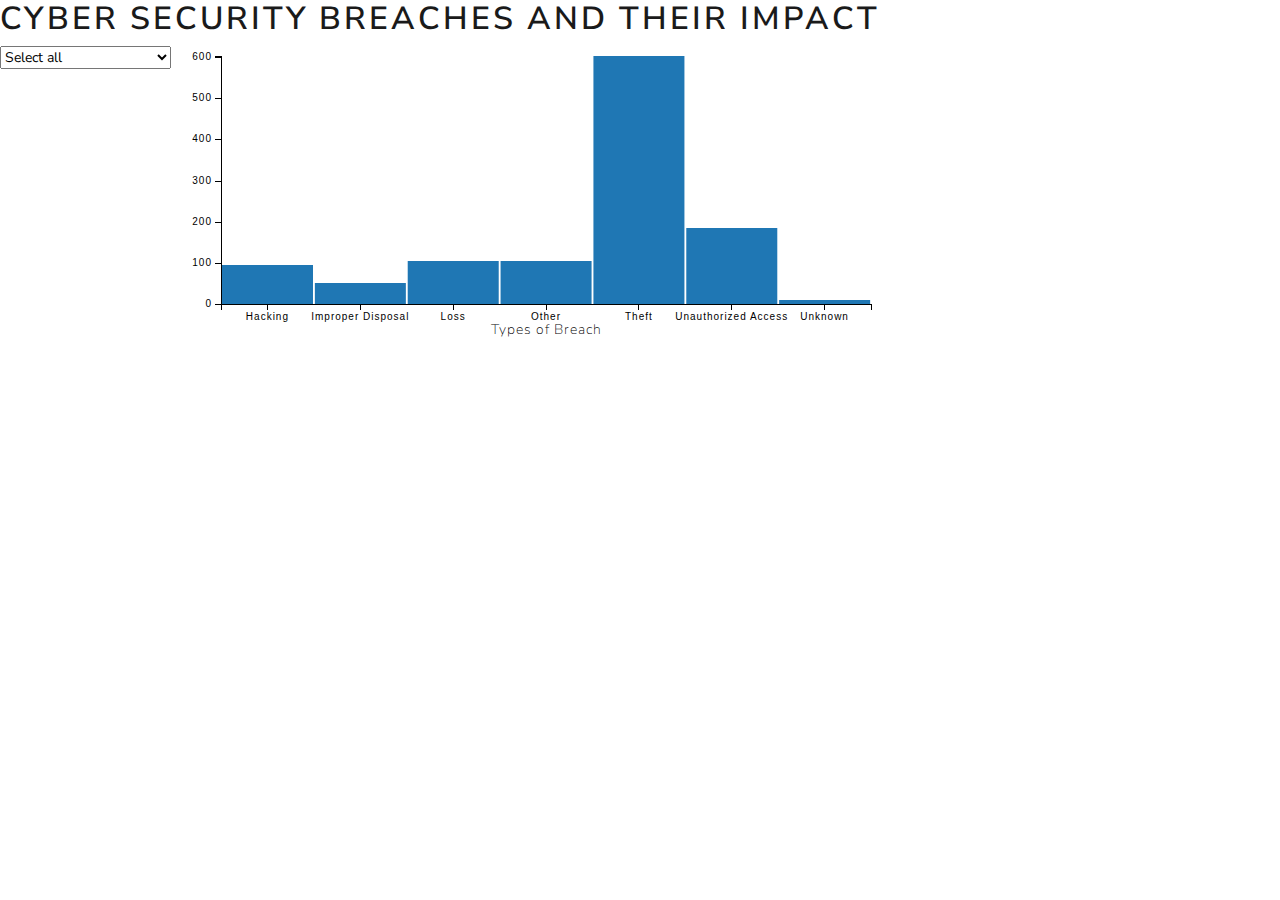
==== index.html @ e04d26ea "2 - Added first bar chart." ====
<!DOCTYPE html>
<html lang="en">
<head>
    <meta charset="UTF-8">
    <meta name="viewport" content="width=device-width, initial-scale=1.0">
    <meta http-equiv="X-UA-Compatible" content="ie=edge">
    <title>Cyber Security Data Visualization</title>
    
    <link rel="stylesheet" href="static/css/bootstrap.min.css" type="text/css" />
    <link rel="stylesheet" href="static/css/dc.min.css" type="text/css" />
    
    <script type="text/javascript" src="static/js/d3.min.js"></script>
    <script type="text/javascript" src="static/js/crossfilter.min.js"></script>
    <script type="text/javascript" src="static/js/dc.min.js"></script>
    <script type="text/javascript" src="static/js/queue.min.js"></script>
    <script type="text/javascript" src="static/js/graph.js"></script>
</head>
<body>
    
    <h1>Cyber Security Breaches and their Impact</h1>
    
    <div id="breach-item"></div>
    
    <div id="breach-types"></div>
    
    <div id="average-impact"></div>
    
</body>
</html>
---- static/css/dc.min.css ----
.dc-chart .box text,.dc-chart g.axis text{-webkit-touch-callout:none;-khtml-user-select:none;pointer-events:none}.dc-chart path.dc-symbol,.dc-legend g.dc-legend-item.fadeout{fill-opacity:.5;stroke-opacity:.5}div.dc-chart{float:left}.dc-chart rect.bar{stroke:none;cursor:pointer}.dc-chart rect.bar:hover{fill-opacity:.5}.dc-chart rect.deselected{stroke:none;fill:#ccc}.dc-chart .pie-slice{fill:#fff;font-size:12px;cursor:pointer}.dc-chart .pie-slice.external{fill:#000}.dc-chart .pie-slice :hover,.dc-chart .pie-slice.highlight{fill-opacity:.8}.dc-chart .pie-path{fill:none;stroke-width:2px;stroke:#000;opacity:.4}.dc-chart .selected circle,.dc-chart .selected path{stroke-width:3;stroke:#ccc;fill-opacity:1}.dc-chart .deselected circle,.dc-chart .deselected path{stroke:none;fill-opacity:.5;fill:#ccc}.dc-chart .axis line,.dc-chart .axis path{fill:none;stroke:#000;shape-rendering:crispEdges}.dc-chart .axis text{font:10px sans-serif}.dc-chart .axis .grid-line,.dc-chart .axis .grid-line line,.dc-chart .grid-line,.dc-chart .grid-line line{fill:none;stroke:#ccc;opacity:.5;shape-rendering:crispEdges}.dc-chart .brush rect.background{z-index:-999}.dc-chart .brush rect.extent{fill:#4682b4;fill-opacity:.125}.dc-chart .brush .resize path{fill:#eee;stroke:#666}.dc-chart path.line{fill:none;stroke-width:1.5px}.dc-chart path.area{fill-opacity:.3;stroke:none}.dc-chart path.highlight{stroke-width:3;fill-opacity:1;stroke-opacity:1}.dc-chart g.state{cursor:pointer}.dc-chart g.state :hover{fill-opacity:.8}.dc-chart g.state path{stroke:#fff}.dc-chart g.deselected path{fill:grey}.dc-chart g.deselected text{display:none}.dc-chart g.row rect{fill-opacity:.8;cursor:pointer}.dc-chart g.row rect:hover{fill-opacity:.6}.dc-chart g.row text{fill:#fff;font-size:12px;cursor:pointer}.dc-chart g.dc-tooltip path{fill:none;stroke:grey;stroke-opacity:.8}.dc-chart g.county path{stroke:#fff;fill:none}.dc-chart g.debug rect{fill:#00f;fill-opacity:.2}.dc-chart g.axis text{-webkit-user-select:none;-moz-user-select:none;-ms-user-select:none;user-select:none}.dc-chart .node{font-size:.7em;cursor:pointer}.dc-chart .node :hover{fill-opacity:.8}.dc-chart .bubble{stroke:none;fill-opacity:.6}.dc-chart .highlight{fill-opacity:1;stroke-opacity:1}.dc-chart .fadeout{fill-opacity:.2;stroke-opacity:.2}.dc-chart .box text{font:10px sans-serif;-webkit-user-select:none;-moz-user-select:none;-ms-user-select:none;user-select:none}.dc-chart .box circle,.dc-chart .box line{fill:#fff}.dc-chart .box circle,.dc-chart .box line,.dc-chart .box rect{stroke:#000;stroke-width:1.5px}.dc-chart .box .center{stroke-dasharray:3,3}.dc-chart .box .outlier{fill:none;stroke:#ccc}.dc-chart .symbol,.dc-chart circle.dot{stroke:none}.dc-chart .box.deselected{opacity:.5}.dc-chart .box.deselected .box{fill:#ccc}.dc-chart .heatmap .box-group.deselected rect{stroke:none;fill-opacity:.5;fill:#ccc}.dc-chart .heatmap g.axis text{pointer-events:all;cursor:pointer}.dc-chart .empty-chart .pie-slice{cursor:default}.dc-chart .empty-chart .pie-slice path{fill:#fee;cursor:default}.dc-data-count{float:right;margin-top:15px;margin-right:15px}.dc-data-count .filter-count,.dc-data-count .total-count{color:#3182bd;font-weight:700}.dc-legend{font-size:11px}.dc-legend .dc-legend-item{cursor:pointer}.dc-hard .number-display{float:none}
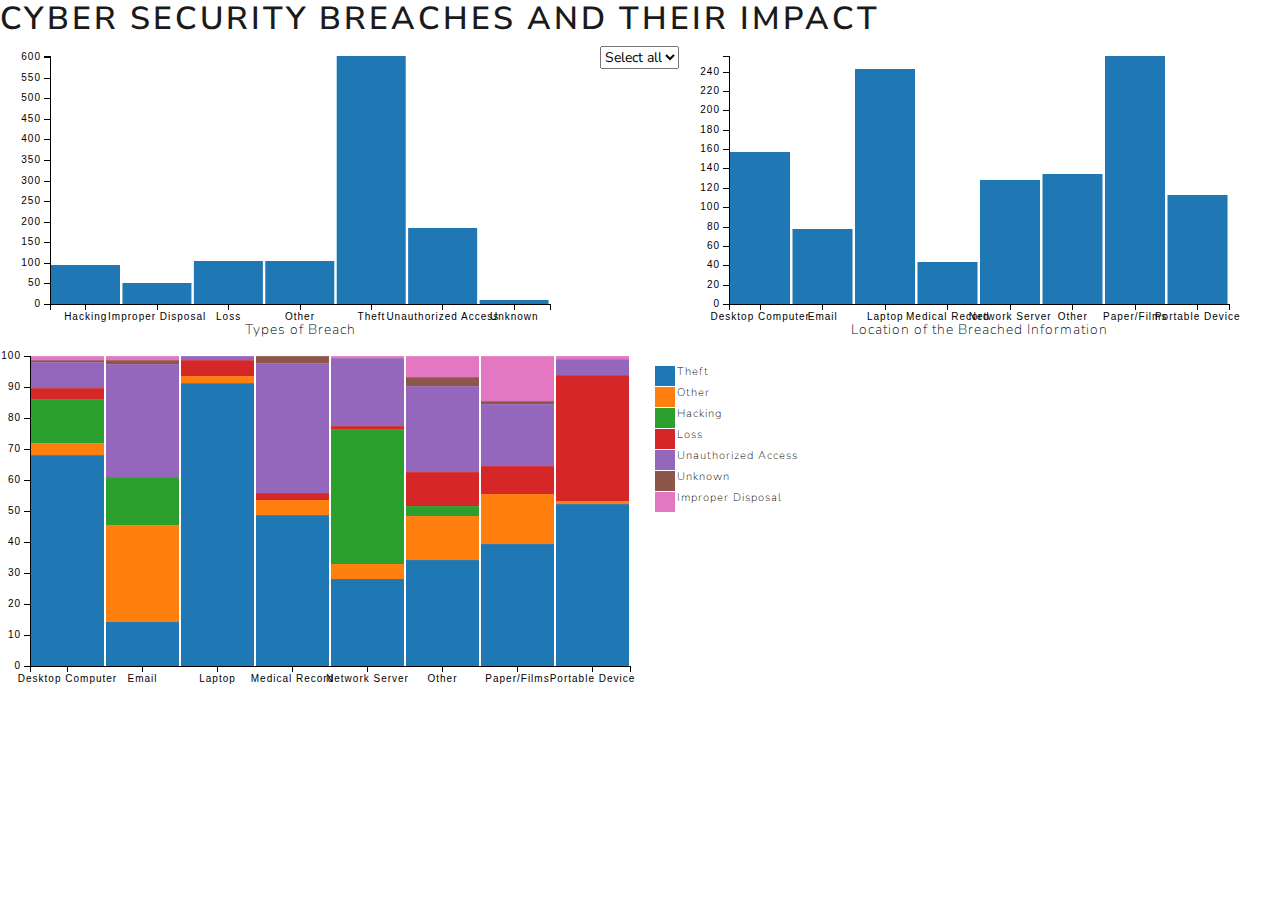
==== commit eda9d630: "Added state selector, types of breach and breached information bar charts, type of attack distributi" ====
--- a/index.html
+++ b/index.html
@@ -4,7 +4,7 @@
     <meta charset="UTF-8">
     <meta name="viewport" content="width=device-width, initial-scale=1.0">
     <meta http-equiv="X-UA-Compatible" content="ie=edge">
-    <title>Cyber Security Data Visualization</title>
+    <title>Cyber Security Breaches and their Impact</title>
     
     <link rel="stylesheet" href="static/css/bootstrap.min.css" type="text/css" />
     <link rel="stylesheet" href="static/css/dc.min.css" type="text/css" />
@@ -19,11 +19,13 @@
     
     <h1>Cyber Security Breaches and their Impact</h1>
     
-    <div id="breach-item"></div>
+    <div id="attack-type"></div>
     
-    <div id="breach-types"></div>
+    <div id="state-selector"></div>
     
-    <div id="average-impact"></div>
+    <div id="attack-item"></div>
+    
+    <div id="type-distribution"></div>
     
 </body>
 </html>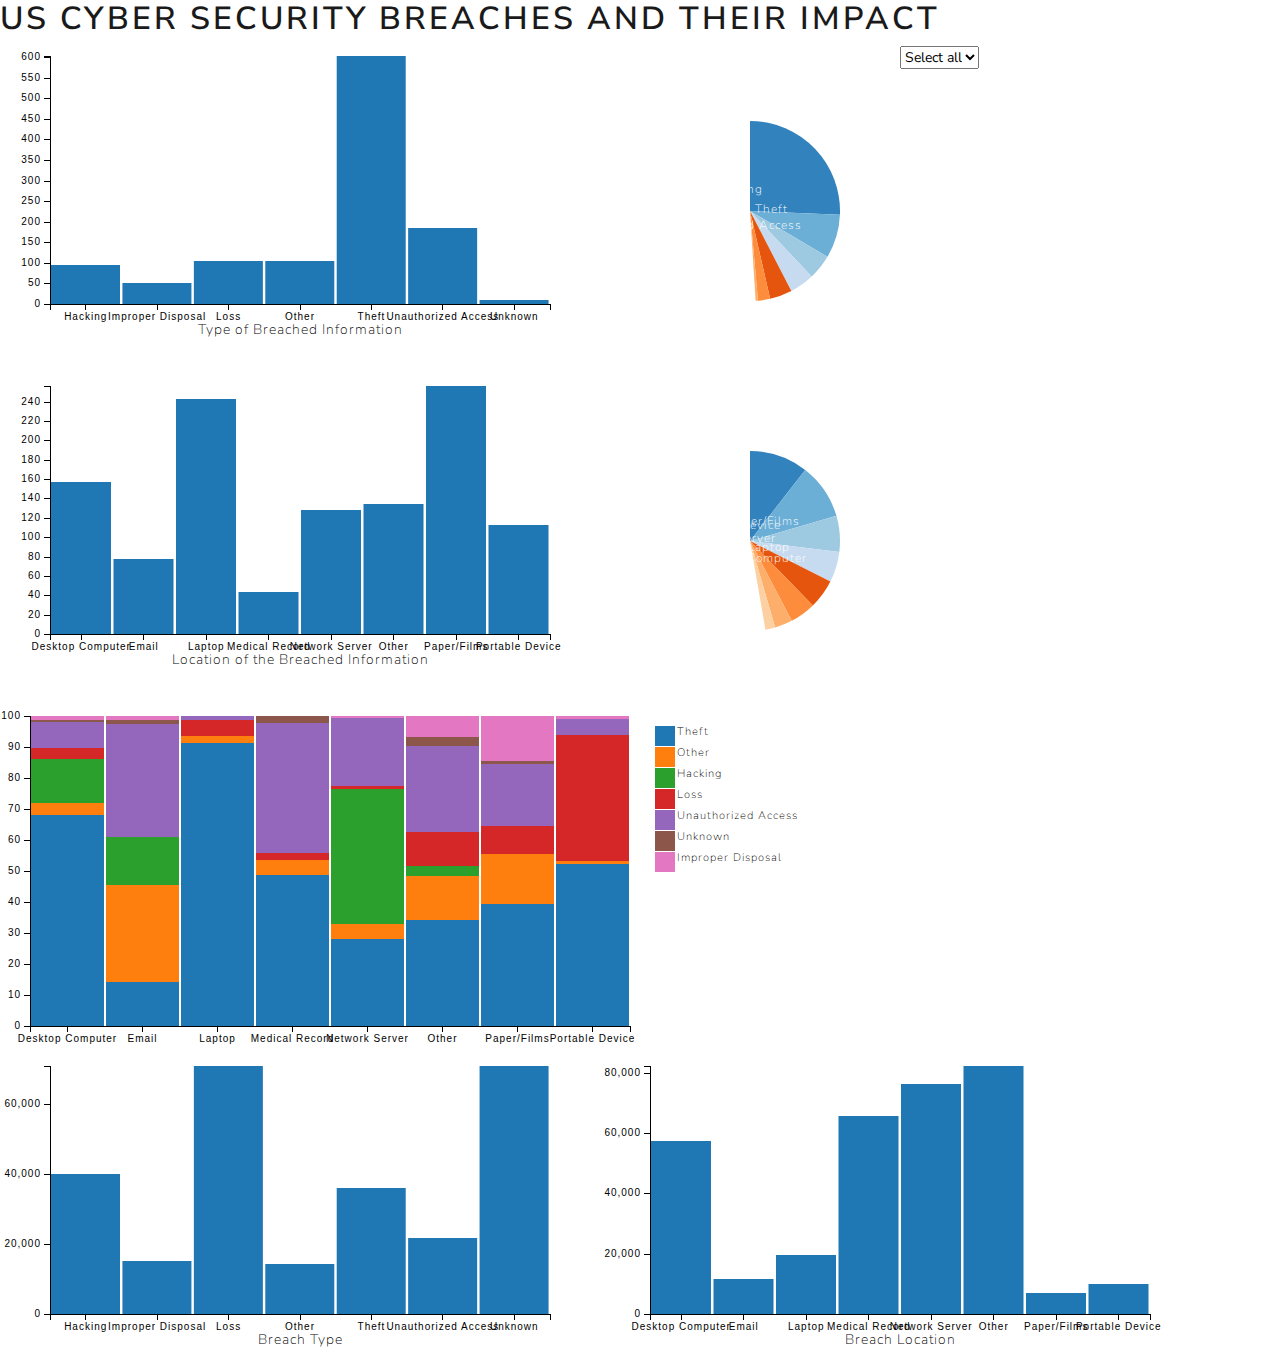
==== commit 0c6dbfa0: "5 - Added attack type and attack item pie charts. Started automatic testing with Jasmine." ====
--- a/index.html
+++ b/index.html
@@ -4,7 +4,7 @@
     <meta charset="UTF-8">
     <meta name="viewport" content="width=device-width, initial-scale=1.0">
     <meta http-equiv="X-UA-Compatible" content="ie=edge">
-    <title>Cyber Security Breaches and their Impact</title>
+    <title>US Cyber Security Breaches and their Impact</title>
     
     <link rel="stylesheet" href="static/css/bootstrap.min.css" type="text/css" />
     <link rel="stylesheet" href="static/css/dc.min.css" type="text/css" />
@@ -17,15 +17,24 @@
 </head>
 <body>
     
-    <h1>Cyber Security Breaches and their Impact</h1>
+    <h1>US Cyber Security Breaches and their Impact</h1>
     
-    <div id="attack-type"></div>
+    <div id="attack-type-bar"></div>
+    
+    <div id="attack-type-pie"></div>
     
     <div id="state-selector"></div>
     
-    <div id="attack-item"></div>
+    <div id="attack-item-bar"></div>
+    
+    <div id="attack-item-pie"></div>
     
     <div id="type-distribution"></div>
     
+    <div id="average-impact-type"></div>
+    
+    <div id="average-impact-item"></div>
+
+    
 </body>
 </html>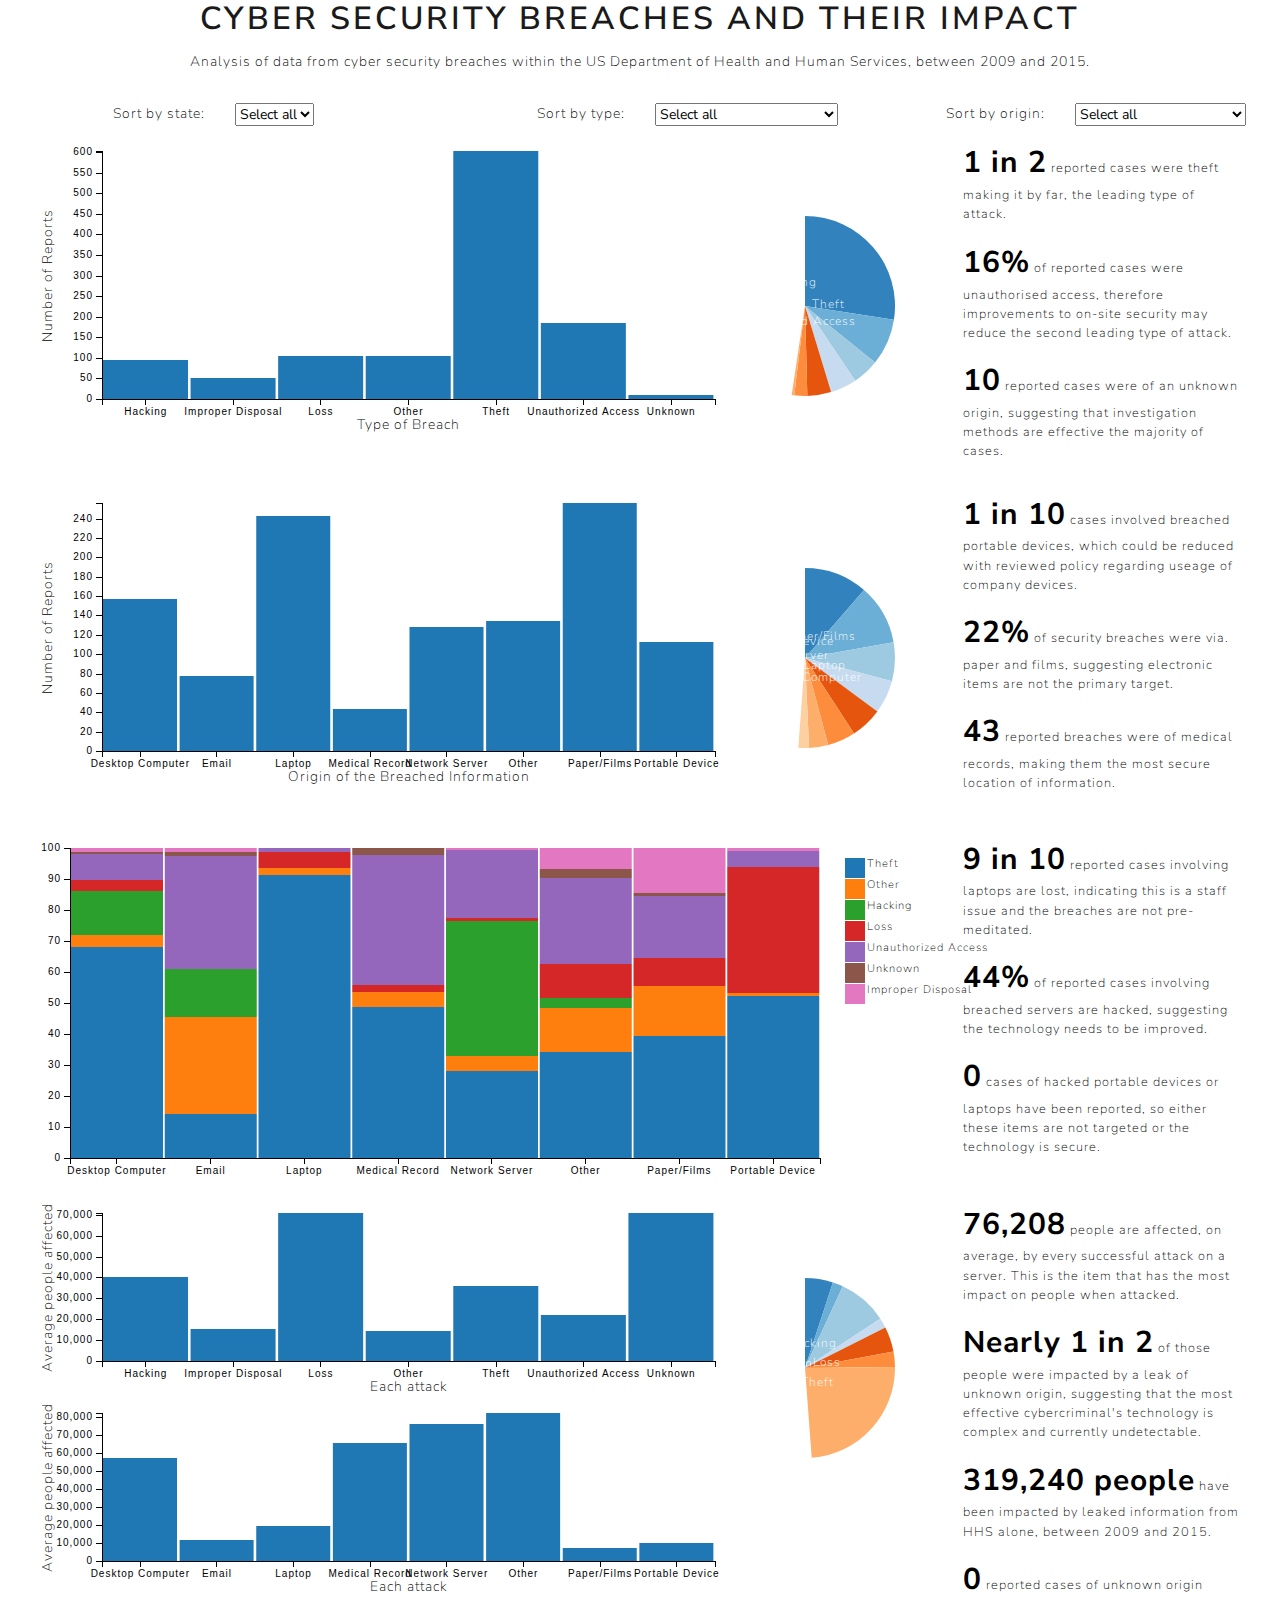
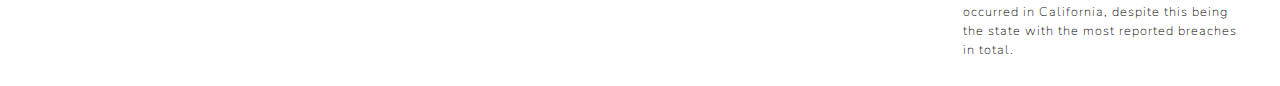
==== commit 0a7cb728: "7. Final code edits, including automated testing. Updated README file." ====
--- a/index.html
+++ b/index.html
@@ -4,11 +4,14 @@
     <meta charset="UTF-8">
     <meta name="viewport" content="width=device-width, initial-scale=1.0">
     <meta http-equiv="X-UA-Compatible" content="ie=edge">
-    <title>US Cyber Security Breaches and their Impact</title>
+    <title>Cyber Security Breaches and their Impact</title>
     
+    <!--Link to CSS - Bootstrap, DC, and custom styles-->
     <link rel="stylesheet" href="static/css/bootstrap.min.css" type="text/css" />
     <link rel="stylesheet" href="static/css/dc.min.css" type="text/css" />
+    <link rel="stylesheet" href="static/css/custom.css" type="text/css" />
     
+    <!--Link to JavaScript files-->
     <script type="text/javascript" src="static/js/d3.min.js"></script>
     <script type="text/javascript" src="static/js/crossfilter.min.js"></script>
     <script type="text/javascript" src="static/js/dc.min.js"></script>
@@ -16,25 +19,125 @@
     <script type="text/javascript" src="static/js/graph.js"></script>
 </head>
 <body>
+    <nav>
+    <!--Page title-->
+    <h1 class="text-center">Cyber Security Breaches and their Impact</h1>
+    </nav>
     
-    <h1>US Cyber Security Breaches and their Impact</h1>
-    
-    <div id="attack-type-bar"></div>
-    
-    <div id="attack-type-pie"></div>
-    
-    <div id="state-selector"></div>
-    
-    <div id="attack-item-bar"></div>
-    
-    <div id="attack-item-pie"></div>
-    
-    <div id="type-distribution"></div>
-    
-    <div id="average-impact-type"></div>
-    
-    <div id="average-impact-item"></div>
-
+    <section class="section">
+        <div class="containter-fluid">
+            <div class="row">
+                <!--Introducion blurb-->
+                <div class="col-12">
+                <p class="text-center">Analysis of data from cyber security breaches within the US Department of Health and Human Services, between 2009 and 2015.</p>
+                </div>
+            </div>
+            
+            <!--Allows data to be sorted by state-->
+            <div class="row">
+                <div class="col-s-12 col-md-6 col-lg-2 text-custom">
+                    <span>Sort by state:</span>
+                </div>
+                <div class="col-s-12 col-md-6 col-lg-2">
+                    <div id="state-selector"></div>
+                </div>
+                <div class="col-s-12 col-md-6 col-lg-2 text-custom">
+                    <span>Sort by type:</span>
+                </div>
+                <div class="col-s-12 col-md-6 col-lg-2">
+                    <div id="type-selector"></div>
+                </div>
+                <div class="col-s-12 col-md-6 col-lg-2 text-custom">
+                    <span>Sort by origin:</span>
+                </div>
+                <div class="col-s-12 col-md-6 col-lg-2">
+                    <div id="location-selector"></div>
+                </div>
+            </div>
+        </div>
+    </section>
+        
+    <section class="section">
+        <div class="container-fluid">
+            <!--Renders graphs from graph.js to their own divs-->
+            <div class="row">
+                <div class="col-md-12 col-lg-6">
+                    <div id="attack-type-bar"></div>
+                </div>
+                <div class="col-md-5 col-lg-3">
+                    <div id="attack-type-pie"></div>
+                </div>
+                <div class="col-md-7 col-lg-3 blurb">
+                    <p>
+                        <span class="large-text">1 in 2</span> reported cases were theft making it by far, the leading type of attack.
+                    <p>
+                        <span class="large-text">16%</span> of reported cases were unauthorised access, therefore improvements to on-site security may reduce the second leading type of attack.
+                    </p>
+                    <p>
+                        <span class="large-text">10</span> reported cases were of an unknown origin, suggesting that investigation methods are effective the majority of cases.
+                    </p>
+                </div>
+            </div>
+            <div class="row">
+                <div class="col-md-12 col-lg-6">
+                    <div id="attack-item-bar"></div>
+                </div>
+                <div class="col-md-5 col-lg-3">
+                    <div id="attack-item-pie"></div>
+                </div>
+                <div class="col-md-7 col-lg-3 blurb">
+                    <p>
+                        <span class="large-text">1 in 10</span> cases involved breached portable devices, which could be reduced with reviewed policy regarding useage of company devices.
+                    </p>
+                    <p>
+                        <span class="large-text">22%</span> of security breaches were via. paper and films, suggesting electronic items are not the primary target.
+                    </p>
+                    <p>
+                        <span class="large-text">43</span> reported breaches were of medical records, making them the most secure location of information.
+                    </p>
+                </div>
+            </div>
+            <div class="row">
+                <div class="col-md-12 col-lg-9">
+                    <div id="type-distribution"></div>
+                </div>
+                <div class="col-md-7 col-lg-3 blurb">
+                    <p>
+                        <span class="large-text">9 in 10</span> reported cases involving laptops are lost, indicating this is a staff issue and the breaches are not pre-meditated.
+                    </p>
+                    <p>
+                        <span class="large-text">44%</span> of reported cases involving breached servers are hacked, suggesting the technology needs to be improved.
+                    </p>
+                    <p>
+                        <span class="large-text">0</span> cases of hacked portable devices or laptops have been reported, so either these items are not targeted or the technology is secure.
+                    </p>
+                </div>
+            </div>
+            <div class="row">
+                <div class="col-md-12 col-lg-6">
+                    <div id="average-impact-type"></div>
+                    <div id="average-impact-item"></div>
+                </div>
+                <div class="col-md-12 col-lg-3">
+                    <div id="people-impacted"></div>
+                </div>
+                <div class="col-md-7 col-lg-3 blurb">
+                    <p>
+                        <span class="large-text">76,208</span> people are affected, on average, by every successful attack on a server. This is the item that has the most impact on people when attacked.
+                    </p>
+                    <p>
+                        <span class="large-text">Nearly 1 in 2</span> of those people were impacted by a leak of unknown origin, suggesting that the most effective cybercriminal's technology is complex and currently undetectable.
+                    </p>
+                    <p>
+                       <span class="large-text">319,240 people</span> have been impacted by leaked information from HHS alone, between 2009 and 2015. 
+                    </p>
+                    <p>
+                        <span class="large-text">0</span> reported cases of unknown origin occurred in California, despite this being the state with the most reported breaches in total.
+                    </p>
+                </div>
+            </div>
+        </div>
+    </section>
     
 </body>
 </html>--- a/static/css/custom.css
+++ b/static/css/custom.css
@@ -0,0 +1,52 @@
+body {
+    color: #000000;
+}
+
+
+/*Text*/
+
+.text-center {
+    text-align: center;
+}
+
+.large-text {
+    font-size: 1.87rem;
+    font-weight: bold;
+}
+
+.blurb {
+    font-size: 0.80rem;
+}
+
+
+/*Layout*/
+
+.row {
+    padding: 5px;
+    margin: 5px;
+}
+
+/*Media queries*/
+
+
+@media all and (min-width: 960px) {
+    /* For laptops and desktops: */
+    .text-custom {
+        text-align: right;
+    }
+}
+
+@media all and (max-width: 959px) and (min-width: 600px) {
+    /* For talbets: */
+    .text-custom {
+        text-align: right;
+    }
+}
+
+@media all and (max-width: 599px) and (min-width: 100px) {
+    /* For mobile phones: */
+    
+    .text-custom {
+        text-align: center;
+    }
+}